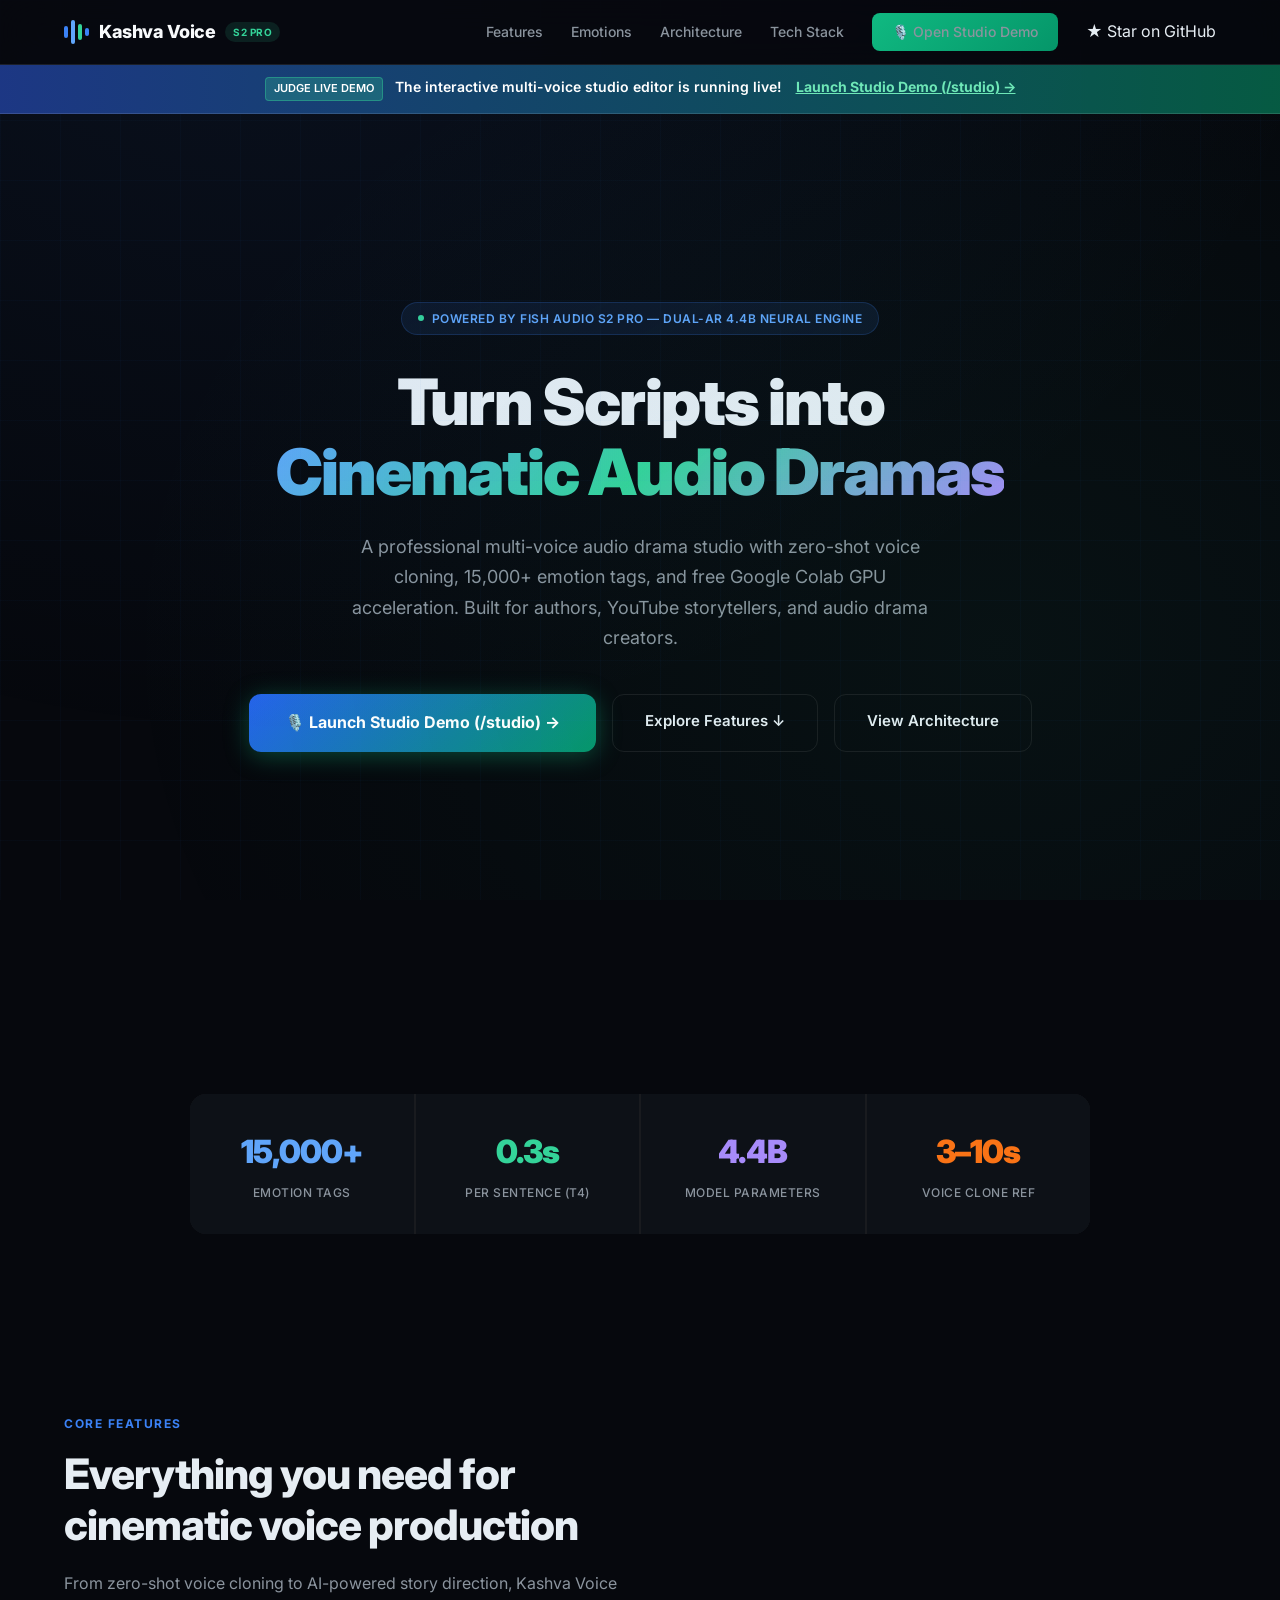
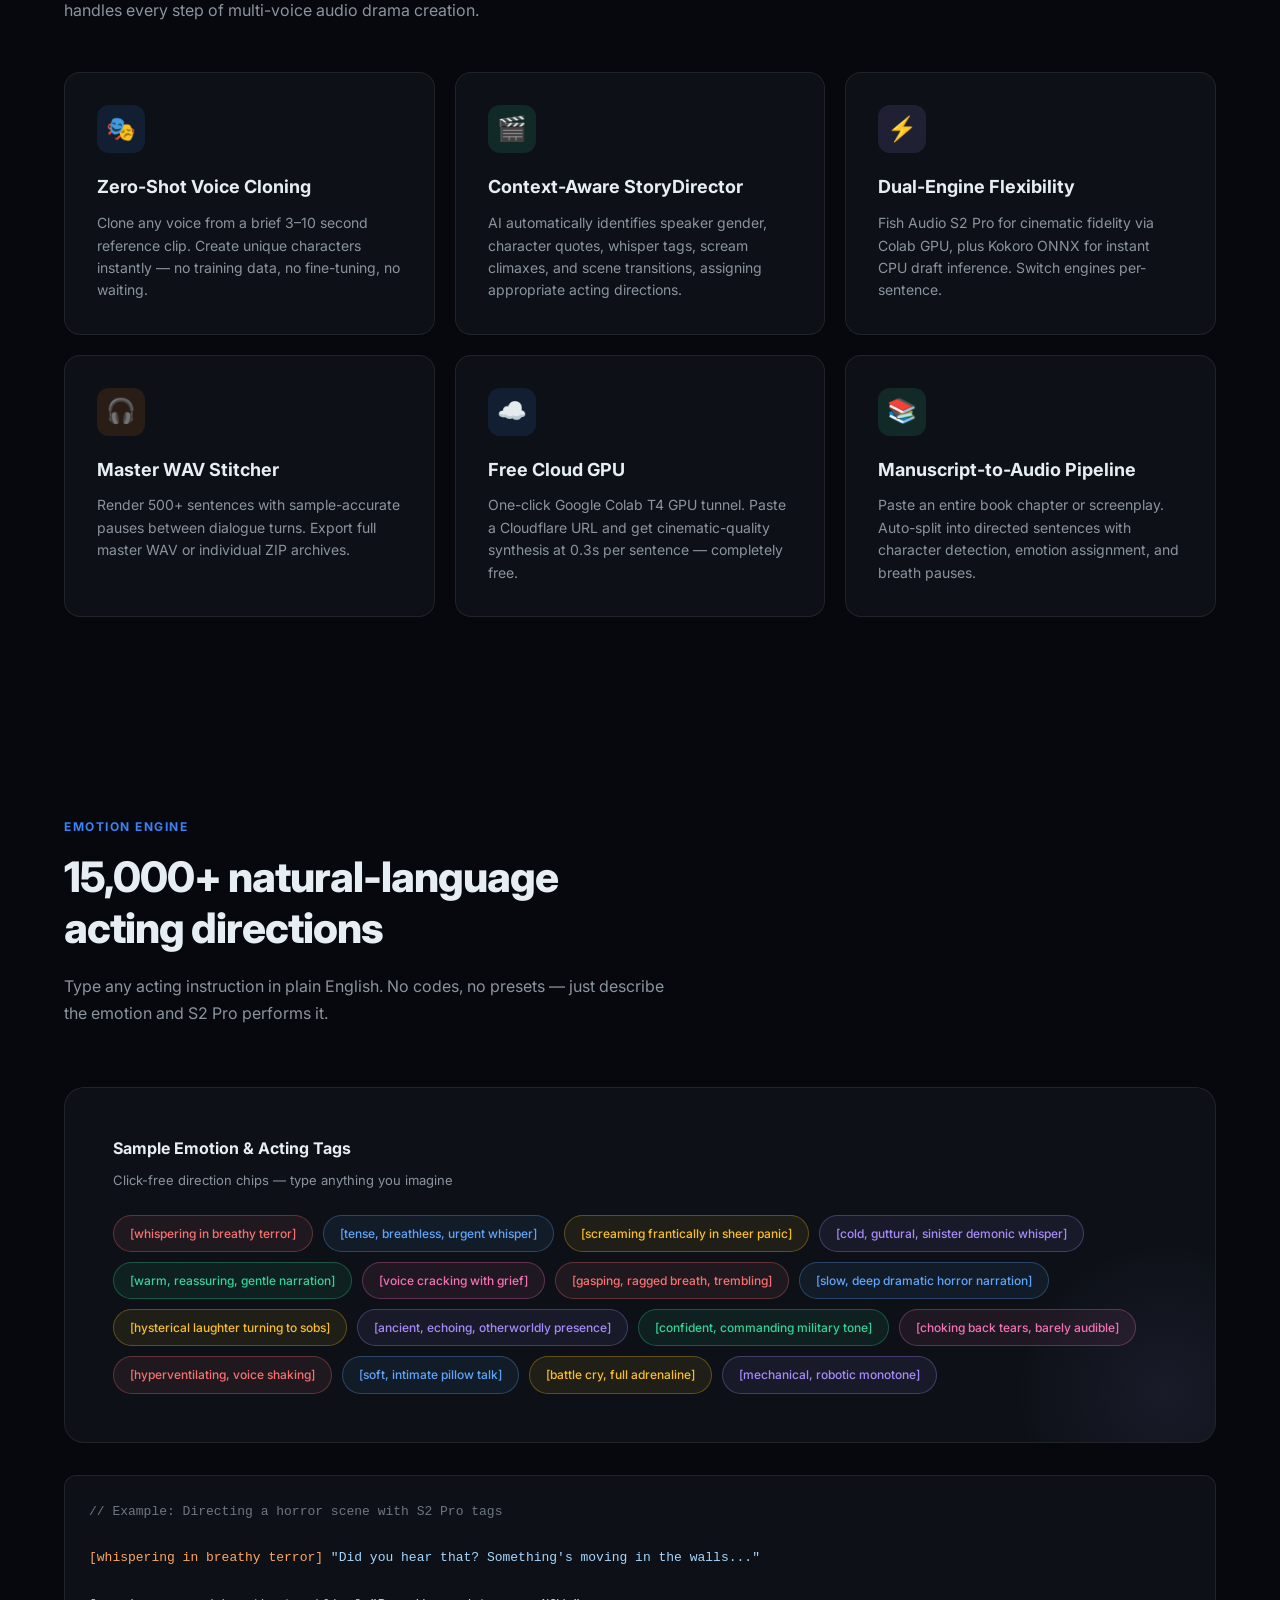
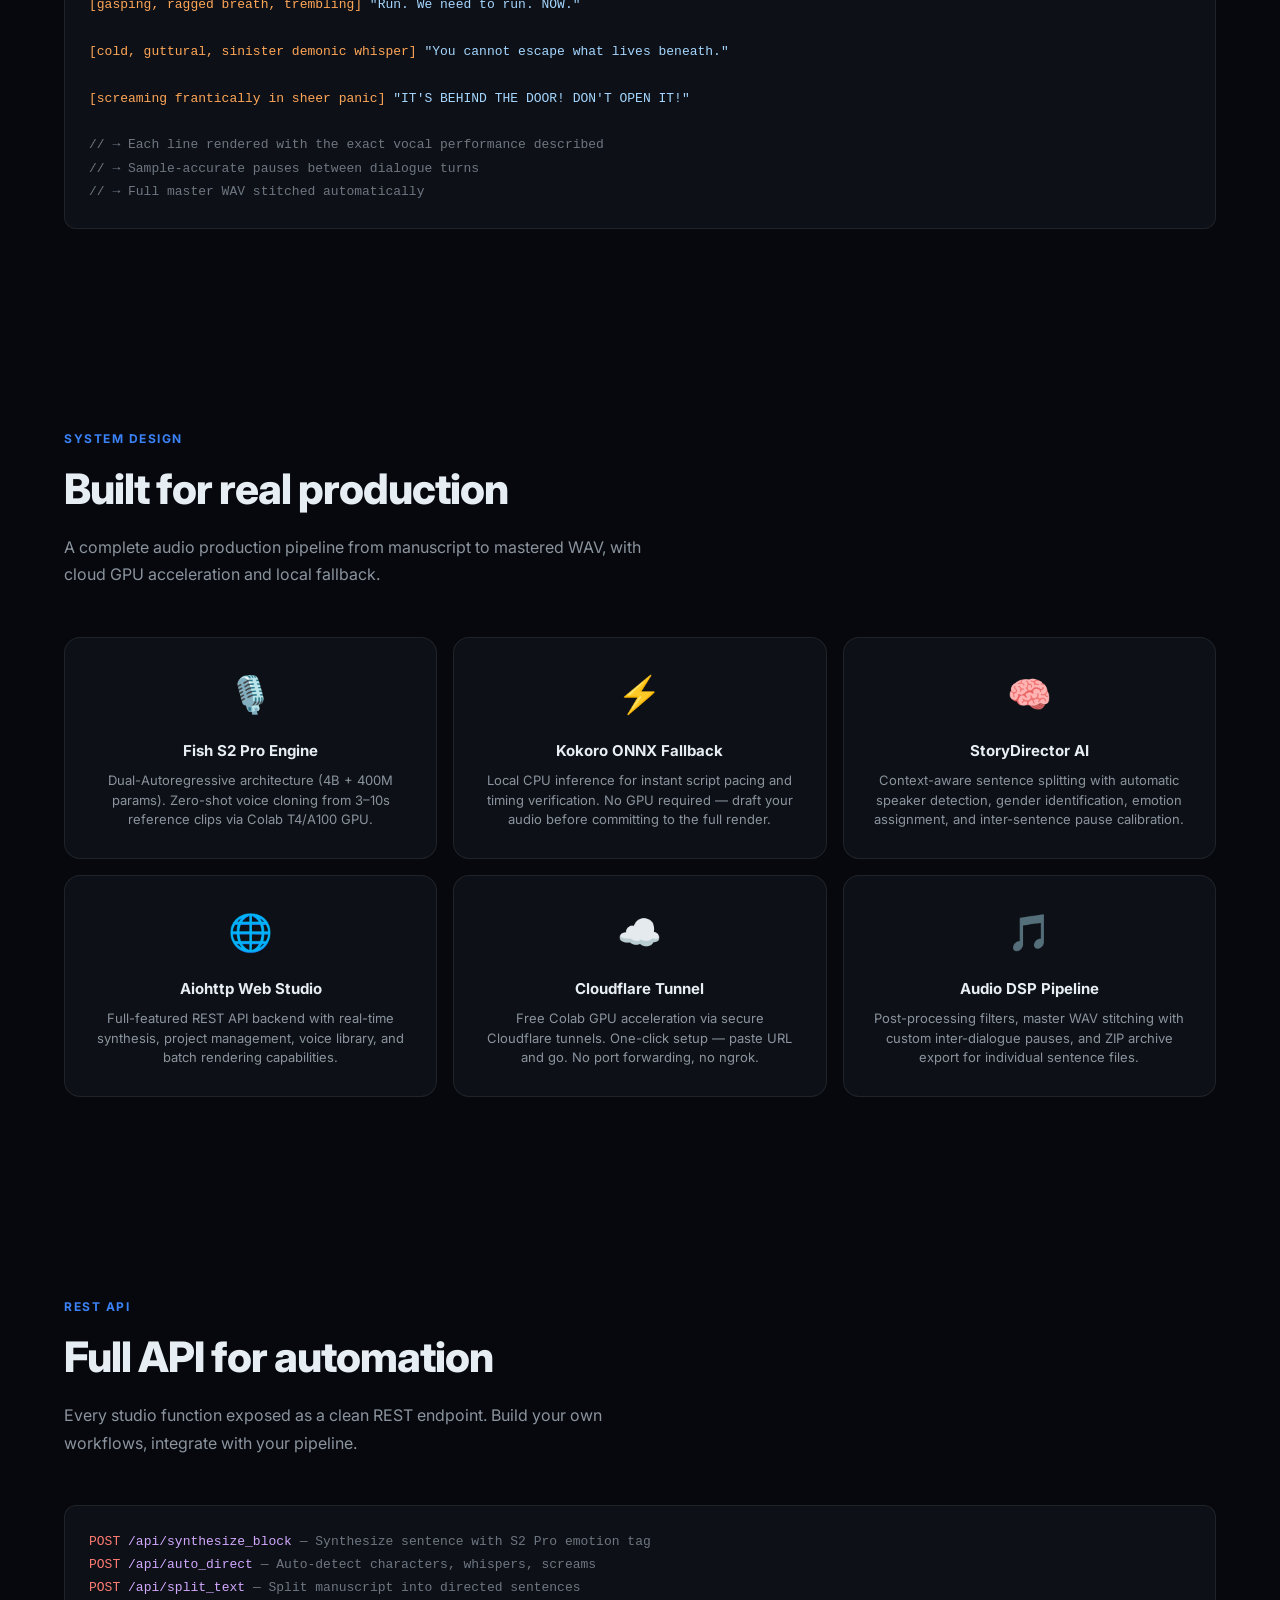
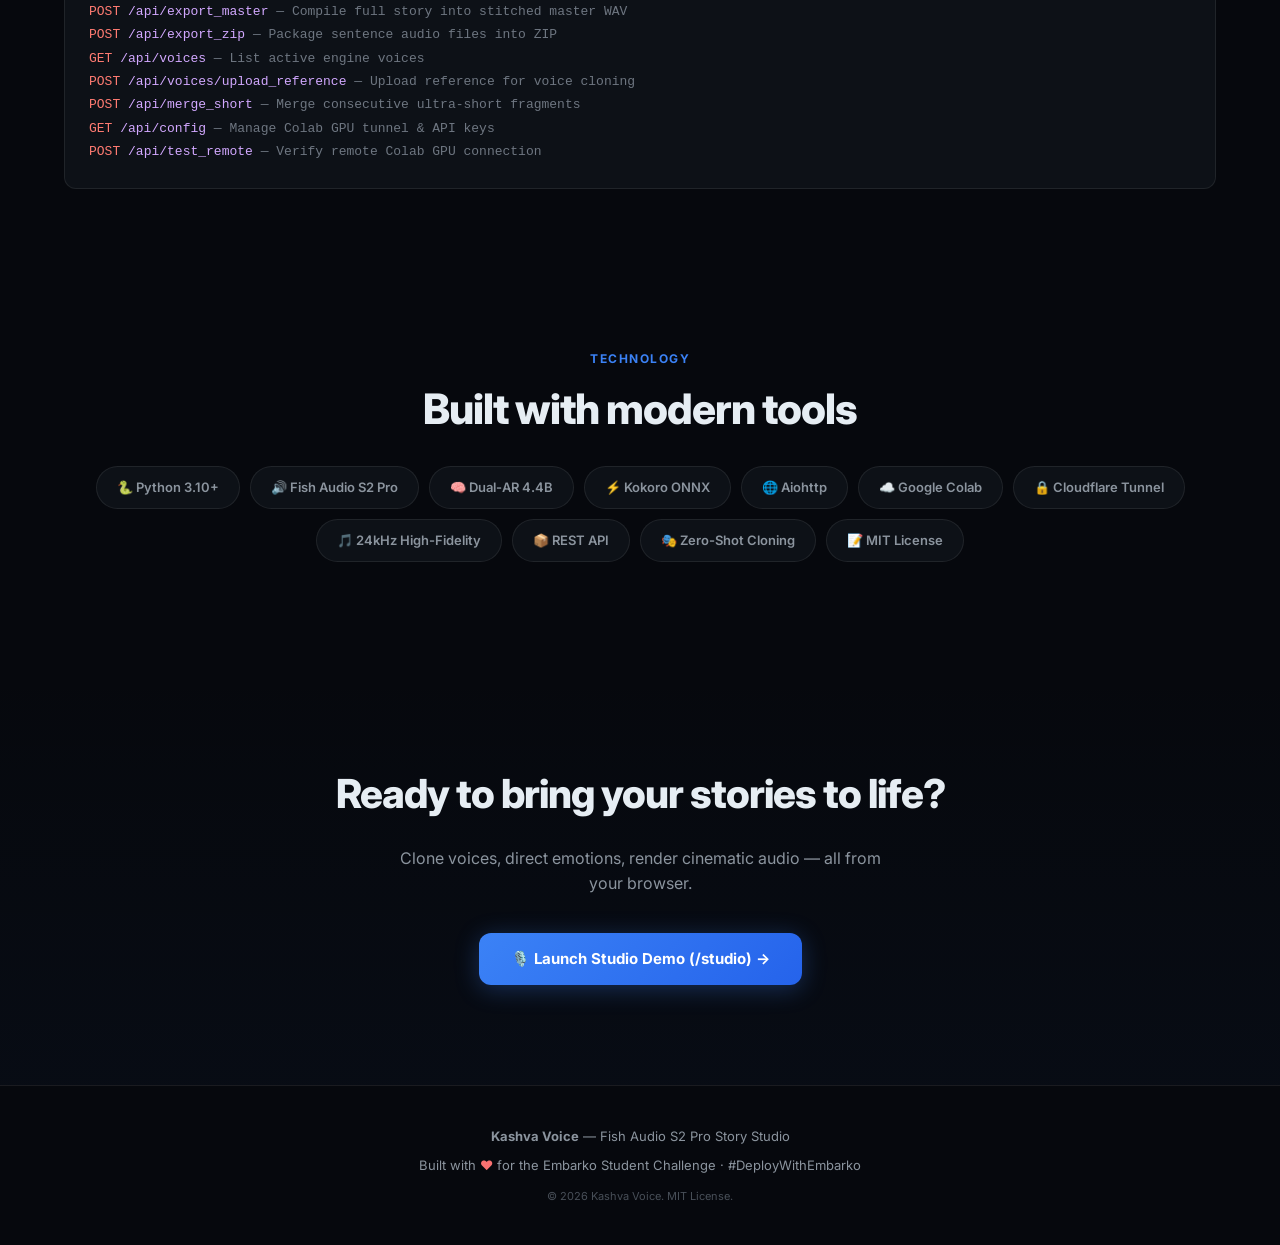
==== embarko-showcase/index.html @ 72e8fd4e "feat: add Embarko live showcase web app and deployment bundle" ====
<!DOCTYPE html>
<html lang="en">
<head>
  <meta charset="UTF-8">
  <meta name="viewport" content="width=device-width, initial-scale=1.0">
  <title>Kashva Voice — AI Audio Drama Studio | Fish Audio S2 Pro</title>
  <meta name="description" content="Transform written manuscripts into cinematic multi-voice audio dramas with zero-shot voice cloning, 15,000+ emotion tags, and free GPU acceleration.">
  <style>
    @import url('https://fonts.googleapis.com/css2?family=Inter:wght@300;400;500;600;700;800;900&display=swap');

    *, *::before, *::after { margin: 0; padding: 0; box-sizing: border-box; }

    :root {
      --bg: #06080d;
      --surface: #0d1117;
      --surface2: #161b22;
      --border: rgba(255,255,255,0.08);
      --text: #e6edf3;
      --text-dim: #8b949e;
      --accent: #3b82f6;
      --accent2: #34d399;
      --accent3: #a78bfa;
      --danger: #f97316;
      --glow: rgba(59, 130, 246, 0.15);
    }

    html { scroll-behavior: smooth; }

    body {
      font-family: 'Inter', -apple-system, BlinkMacSystemFont, sans-serif;
      background: var(--bg);
      color: var(--text);
      line-height: 1.6;
      overflow-x: hidden;
    }

    /* ---- Animated background ---- */
    .bg-grid {
      position: fixed; inset: 0; z-index: 0; pointer-events: none;
      background-image:
        linear-gradient(rgba(59,130,246,0.03) 1px, transparent 1px),
        linear-gradient(90deg, rgba(59,130,246,0.03) 1px, transparent 1px);
      background-size: 60px 60px;
    }
    .bg-glow {
      position: fixed; top: -40%; left: -20%; width: 140%; height: 140%;
      background: radial-gradient(ellipse at 30% 20%, rgba(59,130,246,0.08) 0%, transparent 60%),
                  radial-gradient(ellipse at 70% 80%, rgba(52,211,153,0.05) 0%, transparent 50%);
      z-index: 0; pointer-events: none;
      animation: glowDrift 20s ease-in-out infinite alternate;
    }
    @keyframes glowDrift {
      0% { transform: translate(0, 0) scale(1); }
      100% { transform: translate(40px, -30px) scale(1.05); }
    }

    .container { max-width: 1200px; margin: 0 auto; padding: 0 24px; position: relative; z-index: 1; }

    /* ---- Nav ---- */
    nav {
      position: fixed; top: 0; left: 0; right: 0; z-index: 100;
      background: rgba(6,8,13,0.85); backdrop-filter: blur(20px);
      border-bottom: 1px solid var(--border);
    }
    nav .container {
      display: flex; align-items: center; justify-content: space-between;
      height: 64px;
    }
    .logo { display: flex; align-items: center; gap: 10px; text-decoration: none; }
    .logo-bars { display: flex; gap: 3px; align-items: center; height: 24px; }
    .logo-bars span { width: 4px; border-radius: 2px; }
    .logo-bars span:nth-child(1) { height: 12px; background: var(--accent); }
    .logo-bars span:nth-child(2) { height: 24px; background: #60a5fa; }
    .logo-bars span:nth-child(3) { height: 16px; background: var(--accent2); }
    .logo-bars span:nth-child(4) { height: 8px; background: var(--accent); }
    .logo-text { font-size: 18px; font-weight: 800; color: #f8fafc; letter-spacing: -0.5px; }
    .nav-tag {
      font-size: 10px; font-weight: 700; color: var(--accent2); background: rgba(52,211,153,0.12);
      padding: 2px 8px; border-radius: 20px; letter-spacing: 0.5px; text-transform: uppercase;
    }
    .nav-links { display: flex; align-items: center; gap: 28px; }
    .nav-links a { color: var(--text-dim); text-decoration: none; font-size: 14px; font-weight: 500; transition: color 0.2s; }
    .nav-links a:hover { color: var(--text); }
    .btn-nav {
      padding: 8px 20px; border-radius: 8px; font-size: 13px; font-weight: 600;
      background: var(--accent); color: white; border: none; cursor: pointer;
      text-decoration: none; transition: all 0.2s;
    }
    .btn-nav:hover { background: #2563eb; transform: translateY(-1px); }

    /* ---- Hero ---- */
    .hero {
      min-height: 100vh; display: flex; align-items: center; justify-content: center;
      text-align: center; padding: 120px 24px 80px;
    }
    .hero-inner { max-width: 800px; }
    .hero-badge {
      display: inline-flex; align-items: center; gap: 8px;
      background: rgba(59,130,246,0.1); border: 1px solid rgba(59,130,246,0.2);
      padding: 6px 16px; border-radius: 50px; font-size: 12px; font-weight: 600;
      color: #60a5fa; margin-bottom: 32px; letter-spacing: 0.5px;
    }
    .hero-badge .dot { width: 6px; height: 6px; border-radius: 50%; background: var(--accent2); animation: pulse 2s ease-in-out infinite; }
    @keyframes pulse { 0%,100% { opacity: 1; } 50% { opacity: 0.4; } }
    .hero h1 { font-size: clamp(36px, 6vw, 64px); font-weight: 900; letter-spacing: -2px; line-height: 1.1; margin-bottom: 24px; }
    .hero h1 .gradient {
      background: linear-gradient(135deg, #60a5fa 0%, #34d399 50%, #a78bfa 100%);
      -webkit-background-clip: text; -webkit-text-fill-color: transparent;
      background-clip: text;
    }
    .hero p { font-size: 18px; color: var(--text-dim); max-width: 600px; margin: 0 auto 40px; line-height: 1.7; }
    .hero-actions { display: flex; gap: 16px; justify-content: center; flex-wrap: wrap; }
    .btn-primary {
      padding: 14px 32px; border-radius: 12px; font-size: 15px; font-weight: 700;
      background: linear-gradient(135deg, var(--accent) 0%, #2563eb 100%);
      color: white; border: none; cursor: pointer; text-decoration: none;
      transition: all 0.3s; box-shadow: 0 4px 24px rgba(59,130,246,0.3);
    }
    .btn-primary:hover { transform: translateY(-2px); box-shadow: 0 8px 32px rgba(59,130,246,0.4); }
    .btn-secondary {
      padding: 14px 32px; border-radius: 12px; font-size: 15px; font-weight: 600;
      background: transparent; color: var(--text); border: 1px solid var(--border);
      cursor: pointer; text-decoration: none; transition: all 0.3s;
    }
    .btn-secondary:hover { background: var(--surface); border-color: rgba(255,255,255,0.15); }

    /* ---- Stats ---- */
    .stats {
      display: grid; grid-template-columns: repeat(4, 1fr); gap: 2px;
      background: var(--border); border-radius: 16px; overflow: hidden;
      margin: 80px auto; max-width: 900px;
    }
    .stat {
      background: var(--surface); padding: 32px 24px; text-align: center;
    }
    .stat-num { font-size: 32px; font-weight: 900; letter-spacing: -1px; }
    .stat-num.blue { color: #60a5fa; }
    .stat-num.green { color: var(--accent2); }
    .stat-num.purple { color: var(--accent3); }
    .stat-num.orange { color: var(--danger); }
    .stat-label { font-size: 12px; color: var(--text-dim); margin-top: 6px; font-weight: 500; text-transform: uppercase; letter-spacing: 0.5px; }

    /* ---- Sections ---- */
    section { padding: 100px 0; }
    .section-label {
      font-size: 12px; font-weight: 700; color: var(--accent); letter-spacing: 1.5px;
      text-transform: uppercase; margin-bottom: 16px;
    }
    .section-title {
      font-size: clamp(28px, 4vw, 42px); font-weight: 800; letter-spacing: -1px;
      margin-bottom: 20px; line-height: 1.2;
    }
    .section-desc { font-size: 16px; color: var(--text-dim); max-width: 600px; line-height: 1.7; margin-bottom: 48px; }

    /* ---- Feature Grid ---- */
    .features { display: grid; grid-template-columns: repeat(auto-fit, minmax(320px, 1fr)); gap: 20px; }
    .feature-card {
      background: var(--surface); border: 1px solid var(--border);
      border-radius: 16px; padding: 32px; transition: all 0.3s;
      position: relative; overflow: hidden;
    }
    .feature-card::before {
      content: ''; position: absolute; top: 0; left: 0; right: 0; height: 2px;
      background: linear-gradient(90deg, transparent, var(--accent), transparent);
      opacity: 0; transition: opacity 0.3s;
    }
    .feature-card:hover { border-color: rgba(59,130,246,0.3); transform: translateY(-4px); }
    .feature-card:hover::before { opacity: 1; }
    .feature-icon {
      width: 48px; height: 48px; border-radius: 12px; display: flex; align-items: center;
      justify-content: center; font-size: 24px; margin-bottom: 20px;
    }
    .feature-icon.blue { background: rgba(59,130,246,0.12); }
    .feature-icon.green { background: rgba(52,211,153,0.12); }
    .feature-icon.purple { background: rgba(167,139,250,0.12); }
    .feature-icon.orange { background: rgba(249,115,22,0.12); }
    .feature-card h3 { font-size: 18px; font-weight: 700; margin-bottom: 10px; }
    .feature-card p { font-size: 14px; color: var(--text-dim); line-height: 1.6; }

    /* ---- Emotion Tags Showcase ---- */
    .emotion-showcase {
      background: var(--surface); border: 1px solid var(--border);
      border-radius: 20px; padding: 48px; margin-top: 60px; position: relative; overflow: hidden;
    }
    .emotion-showcase::after {
      content: ''; position: absolute; bottom: -100px; right: -100px;
      width: 300px; height: 300px; border-radius: 50%;
      background: radial-gradient(circle, rgba(167,139,250,0.08), transparent 70%);
    }
    .tags-grid { display: flex; flex-wrap: wrap; gap: 10px; margin-top: 24px; }
    .tag {
      padding: 8px 16px; border-radius: 50px; font-size: 12px; font-weight: 500;
      border: 1px solid; white-space: nowrap; transition: all 0.3s;
      cursor: default;
    }
    .tag:hover { transform: scale(1.05); }
    .tag.terror { color: #f87171; border-color: rgba(248,113,113,0.3); background: rgba(248,113,113,0.08); }
    .tag.whisper { color: #60a5fa; border-color: rgba(96,165,250,0.3); background: rgba(96,165,250,0.08); }
    .tag.scream { color: #fbbf24; border-color: rgba(251,191,36,0.3); background: rgba(251,191,36,0.08); }
    .tag.demon { color: #a78bfa; border-color: rgba(167,139,250,0.3); background: rgba(167,139,250,0.08); }
    .tag.calm { color: #34d399; border-color: rgba(52,211,153,0.3); background: rgba(52,211,153,0.08); }
    .tag.sad { color: #f472b6; border-color: rgba(244,114,182,0.3); background: rgba(244,114,182,0.08); }

    /* ---- Architecture ---- */
    .arch-grid { display: grid; grid-template-columns: repeat(3, 1fr); gap: 16px; margin-top: 40px; }
    .arch-card {
      background: var(--surface); border: 1px solid var(--border);
      border-radius: 16px; padding: 28px; text-align: center; transition: all 0.3s;
    }
    .arch-card:hover { border-color: rgba(52,211,153,0.3); }
    .arch-card .arch-icon { font-size: 36px; margin-bottom: 16px; }
    .arch-card h4 { font-size: 15px; font-weight: 700; margin-bottom: 8px; }
    .arch-card p { font-size: 13px; color: var(--text-dim); line-height: 1.5; }

    /* ---- Code Preview ---- */
    .code-block {
      background: #0d1117; border: 1px solid var(--border); border-radius: 12px;
      padding: 24px; font-family: 'JetBrains Mono', 'Fira Code', monospace;
      font-size: 13px; line-height: 1.8; overflow-x: auto; margin-top: 32px;
    }
    .code-block .comment { color: #6e7681; }
    .code-block .keyword { color: #ff7b72; }
    .code-block .string { color: #a5d6ff; }
    .code-block .tag-hl { color: #ffa657; }
    .code-block .func { color: #d2a8ff; }

    /* ---- Waveform animation ---- */
    .waveform { display: flex; align-items: center; gap: 3px; height: 50px; margin: 32px auto; justify-content: center; }
    .waveform .bar {
      width: 4px; border-radius: 4px; background: linear-gradient(to top, var(--accent), var(--accent2));
      animation: wave 1.5s ease-in-out infinite;
    }
    @keyframes wave {
      0%, 100% { height: 10px; opacity: 0.4; }
      50% { height: 44px; opacity: 1; }
    }

    /* ---- Tech Stack ---- */
    .tech-pills { display: flex; flex-wrap: wrap; gap: 10px; margin-top: 32px; justify-content: center; }
    .tech-pill {
      padding: 10px 20px; border-radius: 50px; font-size: 13px; font-weight: 600;
      background: var(--surface); border: 1px solid var(--border); color: var(--text-dim);
      transition: all 0.3s;
    }
    .tech-pill:hover { border-color: rgba(59,130,246,0.3); color: var(--text); }

    /* ---- CTA ---- */
    .cta-section {
      text-align: center; padding: 100px 24px;
      background: linear-gradient(to bottom, transparent, rgba(59,130,246,0.03));
    }
    .cta-section h2 { font-size: clamp(28px, 4vw, 40px); font-weight: 800; margin-bottom: 20px; letter-spacing: -1px; }
    .cta-section p { color: var(--text-dim); font-size: 16px; max-width: 500px; margin: 0 auto 36px; }

    /* ---- Footer ---- */
    footer {
      border-top: 1px solid var(--border); padding: 40px 24px; text-align: center;
      color: var(--text-dim); font-size: 13px;
    }
    footer .heart { color: #f87171; }

    /* ---- Responsive ---- */
    @media (max-width: 768px) {
      .stats { grid-template-columns: repeat(2, 1fr); }
      .arch-grid { grid-template-columns: 1fr; }
      .nav-links { display: none; }
      .features { grid-template-columns: 1fr; }
    }
    @media (max-width: 480px) {
      .stats { grid-template-columns: 1fr; }
      .hero-actions { flex-direction: column; align-items: center; }
    }
  </style>
</head>
<body>
  <div class="bg-grid"></div>
  <div class="bg-glow"></div>

  <!-- Nav -->
  <nav>
    <div class="container">
      <a href="#" class="logo">
        <div class="logo-bars"><span></span><span></span><span></span><span></span></div>
        <span class="logo-text">Kashva Voice</span>
        <span class="nav-tag">S2 Pro</span>
      </a>
      <div class="nav-links">
        <a href="#features">Features</a>
        <a href="#emotions">Emotions</a>
        <a href="#architecture">Architecture</a>
        <a href="#tech">Tech Stack</a>
        <a href="/studio" class="btn-nav" style="background: linear-gradient(135deg, #10b981 0%, #059669 100%);">🎙️ Open Studio Demo</a>★ Star on GitHub</a>
      </div>
    </div>
  </nav>
  <!-- Judge Banner -->
  <div style="background: linear-gradient(90deg, rgba(30,58,138,0.95), rgba(6,95,70,0.95)); color: #fff; text-align: center; padding: 12px 20px; font-size: 14px; font-weight: 600; margin-top: 64px; border-bottom: 1px solid rgba(255,255,255,0.12); position: relative; z-index: 10;">
    <span style="display: inline-block; background: rgba(52,211,153,0.25); border: 1px solid rgba(52,211,153,0.4); border-radius: 4px; padding: 2px 8px; font-size: 11px; margin-right: 8px; text-transform: uppercase;">Judge Live Demo</span>
    The interactive multi-voice studio editor is running live!
    <a href="/studio" style="color: #6ee7b7; font-weight: 700; text-decoration: underline; margin-left: 10px;">Launch Studio Demo (/studio) →</a>
  </div>


  <!-- Hero -->
  <section class="hero">
    <div class="hero-inner">
      <div class="hero-badge">
        <span class="dot"></span>
        POWERED BY FISH AUDIO S2 PRO — DUAL-AR 4.4B NEURAL ENGINE
      </div>
      <h1>
        Turn Scripts into<br>
        <span class="gradient">Cinematic Audio Dramas</span>
      </h1>
      <p>
        A professional multi-voice audio drama studio with zero-shot voice cloning,
        15,000+ emotion tags, and free Google Colab GPU acceleration.
        Built for authors, YouTube storytellers, and audio drama creators.
      </p>
      <div class="hero-actions">
        <a href="/studio" class="btn-primary" style="background: linear-gradient(135deg, #2563eb 0%, #059669 100%); font-size: 16px; padding: 16px 36px; box-shadow: 0 4px 25px rgba(16,185,129,0.35);">🎙️ Launch Studio Demo (/studio) →</a>
        <a href="#features" class="btn-secondary">Explore Features ↓</a>
        <a href="#architecture" class="btn-secondary">View Architecture</a>
      </div>

      <!-- Waveform -->
      <div class="waveform">
        <div class="bar" style="animation-delay: 0s;"></div>
        <div class="bar" style="animation-delay: 0.1s;"></div>
        <div class="bar" style="animation-delay: 0.2s;"></div>
        <div class="bar" style="animation-delay: 0.3s;"></div>
        <div class="bar" style="animation-delay: 0.15s;"></div>
        <div class="bar" style="animation-delay: 0.35s;"></div>
        <div class="bar" style="animation-delay: 0.05s;"></div>
        <div class="bar" style="animation-delay: 0.25s;"></div>
        <div class="bar" style="animation-delay: 0.4s;"></div>
        <div class="bar" style="animation-delay: 0.12s;"></div>
        <div class="bar" style="animation-delay: 0.28s;"></div>
        <div class="bar" style="animation-delay: 0.08s;"></div>
        <div class="bar" style="animation-delay: 0.32s;"></div>
        <div class="bar" style="animation-delay: 0.18s;"></div>
        <div class="bar" style="animation-delay: 0.38s;"></div>
        <div class="bar" style="animation-delay: 0.22s;"></div>
        <div class="bar" style="animation-delay: 0.02s;"></div>
        <div class="bar" style="animation-delay: 0.3s;"></div>
        <div class="bar" style="animation-delay: 0.14s;"></div>
        <div class="bar" style="animation-delay: 0.36s;"></div>
      </div>
    </div>
  </section>

  <!-- Stats -->
  <div class="container">
    <div class="stats">
      <div class="stat">
        <div class="stat-num blue">15,000+</div>
        <div class="stat-label">Emotion Tags</div>
      </div>
      <div class="stat">
        <div class="stat-num green">0.3s</div>
        <div class="stat-label">Per Sentence (T4)</div>
      </div>
      <div class="stat">
        <div class="stat-num purple">4.4B</div>
        <div class="stat-label">Model Parameters</div>
      </div>
      <div class="stat">
        <div class="stat-num orange">3–10s</div>
        <div class="stat-label">Voice Clone Ref</div>
      </div>
    </div>
  </div>

  <!-- Features -->
  <section id="features">
    <div class="container">
      <div class="section-label">Core Features</div>
      <div class="section-title">Everything you need for<br>cinematic voice production</div>
      <div class="section-desc">
        From zero-shot voice cloning to AI-powered story direction,
        Kashva Voice handles every step of multi-voice audio drama creation.
      </div>
      <div class="features">
        <div class="feature-card">
          <div class="feature-icon blue">🎭</div>
          <h3>Zero-Shot Voice Cloning</h3>
          <p>Clone any voice from a brief 3–10 second reference clip. Create unique characters instantly — no training data, no fine-tuning, no waiting.</p>
        </div>
        <div class="feature-card">
          <div class="feature-icon green">🎬</div>
          <h3>Context-Aware StoryDirector</h3>
          <p>AI automatically identifies speaker gender, character quotes, whisper tags, scream climaxes, and scene transitions, assigning appropriate acting directions.</p>
        </div>
        <div class="feature-card">
          <div class="feature-icon purple">⚡</div>
          <h3>Dual-Engine Flexibility</h3>
          <p>Fish Audio S2 Pro for cinematic fidelity via Colab GPU, plus Kokoro ONNX for instant CPU draft inference. Switch engines per-sentence.</p>
        </div>
        <div class="feature-card">
          <div class="feature-icon orange">🎧</div>
          <h3>Master WAV Stitcher</h3>
          <p>Render 500+ sentences with sample-accurate pauses between dialogue turns. Export full master WAV or individual ZIP archives.</p>
        </div>
        <div class="feature-card">
          <div class="feature-icon blue">☁️</div>
          <h3>Free Cloud GPU</h3>
          <p>One-click Google Colab T4 GPU tunnel. Paste a Cloudflare URL and get cinematic-quality synthesis at 0.3s per sentence — completely free.</p>
        </div>
        <div class="feature-card">
          <div class="feature-icon green">📚</div>
          <h3>Manuscript-to-Audio Pipeline</h3>
          <p>Paste an entire book chapter or screenplay. Auto-split into directed sentences with character detection, emotion assignment, and breath pauses.</p>
        </div>
      </div>
    </div>
  </section>

  <!-- Emotion Tags -->
  <section id="emotions">
    <div class="container">
      <div class="section-label">Emotion Engine</div>
      <div class="section-title">15,000+ natural-language<br>acting directions</div>
      <div class="section-desc">
        Type any acting instruction in plain English. No codes, no presets — just describe the emotion and S2 Pro performs it.
      </div>

      <div class="emotion-showcase">
        <h3 style="font-size: 16px; font-weight: 700; margin-bottom: 8px;">Sample Emotion & Acting Tags</h3>
        <p style="font-size: 13px; color: var(--text-dim); margin-bottom: 24px;">Click-free direction chips — type anything you imagine</p>
        <div class="tags-grid">
          <span class="tag terror">[whispering in breathy terror]</span>
          <span class="tag whisper">[tense, breathless, urgent whisper]</span>
          <span class="tag scream">[screaming frantically in sheer panic]</span>
          <span class="tag demon">[cold, guttural, sinister demonic whisper]</span>
          <span class="tag calm">[warm, reassuring, gentle narration]</span>
          <span class="tag sad">[voice cracking with grief]</span>
          <span class="tag terror">[gasping, ragged breath, trembling]</span>
          <span class="tag whisper">[slow, deep dramatic horror narration]</span>
          <span class="tag scream">[hysterical laughter turning to sobs]</span>
          <span class="tag demon">[ancient, echoing, otherworldly presence]</span>
          <span class="tag calm">[confident, commanding military tone]</span>
          <span class="tag sad">[choking back tears, barely audible]</span>
          <span class="tag terror">[hyperventilating, voice shaking]</span>
          <span class="tag whisper">[soft, intimate pillow talk]</span>
          <span class="tag scream">[battle cry, full adrenaline]</span>
          <span class="tag demon">[mechanical, robotic monotone]</span>
        </div>
      </div>

      <!-- Code Example -->
      <div class="code-block">
        <span class="comment">// Example: Directing a horror scene with S2 Pro tags</span><br><br>
        <span class="tag-hl">[whispering in breathy terror]</span> <span class="string">"Did you hear that? Something's moving in the walls..."</span><br><br>
        <span class="tag-hl">[gasping, ragged breath, trembling]</span> <span class="string">"Run. We need to run. NOW."</span><br><br>
        <span class="tag-hl">[cold, guttural, sinister demonic whisper]</span> <span class="string">"You cannot escape what lives beneath."</span><br><br>
        <span class="tag-hl">[screaming frantically in sheer panic]</span> <span class="string">"IT'S BEHIND THE DOOR! DON'T OPEN IT!"</span><br><br>
        <span class="comment">// → Each line rendered with the exact vocal performance described</span><br>
        <span class="comment">// → Sample-accurate pauses between dialogue turns</span><br>
        <span class="comment">// → Full master WAV stitched automatically</span>
      </div>
    </div>
  </section>

  <!-- Architecture -->
  <section id="architecture">
    <div class="container">
      <div class="section-label">System Design</div>
      <div class="section-title">Built for real production</div>
      <div class="section-desc">
        A complete audio production pipeline from manuscript to mastered WAV,
        with cloud GPU acceleration and local fallback.
      </div>
      <div class="arch-grid">
        <div class="arch-card">
          <div class="arch-icon">🎙️</div>
          <h4>Fish S2 Pro Engine</h4>
          <p>Dual-Autoregressive architecture (4B + 400M params). Zero-shot voice cloning from 3–10s reference clips via Colab T4/A100 GPU.</p>
        </div>
        <div class="arch-card">
          <div class="arch-icon">⚡</div>
          <h4>Kokoro ONNX Fallback</h4>
          <p>Local CPU inference for instant script pacing and timing verification. No GPU required — draft your audio before committing to the full render.</p>
        </div>
        <div class="arch-card">
          <div class="arch-icon">🧠</div>
          <h4>StoryDirector AI</h4>
          <p>Context-aware sentence splitting with automatic speaker detection, gender identification, emotion assignment, and inter-sentence pause calibration.</p>
        </div>
        <div class="arch-card">
          <div class="arch-icon">🌐</div>
          <h4>Aiohttp Web Studio</h4>
          <p>Full-featured REST API backend with real-time synthesis, project management, voice library, and batch rendering capabilities.</p>
        </div>
        <div class="arch-card">
          <div class="arch-icon">☁️</div>
          <h4>Cloudflare Tunnel</h4>
          <p>Free Colab GPU acceleration via secure Cloudflare tunnels. One-click setup — paste URL and go. No port forwarding, no ngrok.</p>
        </div>
        <div class="arch-card">
          <div class="arch-icon">🎵</div>
          <h4>Audio DSP Pipeline</h4>
          <p>Post-processing filters, master WAV stitching with custom inter-dialogue pauses, and ZIP archive export for individual sentence files.</p>
        </div>
      </div>
    </div>
  </section>

  <!-- API -->
  <section id="api" style="padding-bottom: 60px;">
    <div class="container">
      <div class="section-label">REST API</div>
      <div class="section-title">Full API for automation</div>
      <div class="section-desc">Every studio function exposed as a clean REST endpoint. Build your own workflows, integrate with your pipeline.</div>
      <div class="code-block">
        <span class="keyword">POST</span> <span class="func">/api/synthesize_block</span>  <span class="comment">— Synthesize sentence with S2 Pro emotion tag</span><br>
        <span class="keyword">POST</span> <span class="func">/api/auto_direct</span>       <span class="comment">— Auto-detect characters, whispers, screams</span><br>
        <span class="keyword">POST</span> <span class="func">/api/split_text</span>        <span class="comment">— Split manuscript into directed sentences</span><br>
        <span class="keyword">POST</span> <span class="func">/api/export_master</span>     <span class="comment">— Compile full story into stitched master WAV</span><br>
        <span class="keyword">POST</span> <span class="func">/api/export_zip</span>        <span class="comment">— Package sentence audio files into ZIP</span><br>
        <span class="keyword">GET </span> <span class="func">/api/voices</span>            <span class="comment">— List active engine voices</span><br>
        <span class="keyword">POST</span> <span class="func">/api/voices/upload_reference</span> <span class="comment">— Upload reference for voice cloning</span><br>
        <span class="keyword">POST</span> <span class="func">/api/merge_short</span>       <span class="comment">— Merge consecutive ultra-short fragments</span><br>
        <span class="keyword">GET </span> <span class="func">/api/config</span>            <span class="comment">— Manage Colab GPU tunnel & API keys</span><br>
        <span class="keyword">POST</span> <span class="func">/api/test_remote</span>       <span class="comment">— Verify remote Colab GPU connection</span><br>
      </div>
    </div>
  </section>

  <!-- Tech Stack -->
  <section id="tech" style="text-align: center;">
    <div class="container">
      <div class="section-label" style="text-align: center;">Technology</div>
      <div class="section-title" style="text-align: center;">Built with modern tools</div>
      <div class="tech-pills">
        <span class="tech-pill">🐍 Python 3.10+</span>
        <span class="tech-pill">🔊 Fish Audio S2 Pro</span>
        <span class="tech-pill">🧠 Dual-AR 4.4B</span>
        <span class="tech-pill">⚡ Kokoro ONNX</span>
        <span class="tech-pill">🌐 Aiohttp</span>
        <span class="tech-pill">☁️ Google Colab</span>
        <span class="tech-pill">🔒 Cloudflare Tunnel</span>
        <span class="tech-pill">🎵 24kHz High-Fidelity</span>
        <span class="tech-pill">📦 REST API</span>
        <span class="tech-pill">🎭 Zero-Shot Cloning</span>
        <span class="tech-pill">📝 MIT License</span>
      </div>
    </div>
  </section>

  <!-- CTA -->
  <section class="cta-section">
    <div class="container">
      <h2>Ready to bring your stories to life?</h2>
      <p>Clone voices, direct emotions, render cinematic audio — all from your browser.</p>
      <a href="/studio" class="btn-primary" style="display: inline-block;">🎙️ Launch Studio Demo (/studio) →</a>
    </div>
  </section>

  <!-- Footer -->
  <footer>
    <div class="container">
      <p style="margin-bottom: 8px;">
        <strong>Kashva Voice</strong> — Fish Audio S2 Pro Story Studio
      </p>
      <p>Built with <span class="heart">♥</span> for the Embarko Student Challenge · #DeployWithEmbarko</p>
      <p style="margin-top: 12px; font-size: 11px; color: #484f58;">
        © 2026 Kashva Voice. MIT License.
      </p>
    </div>
  </footer>

  <script>
    // Smooth scroll for nav links
    document.querySelectorAll('a[href^="#"]').forEach(a => {
      a.addEventListener('click', e => {
        e.preventDefault();
        const t = document.querySelector(a.getAttribute('href'));
        if (t) t.scrollIntoView({ behavior: 'smooth', block: 'start' });
      });
    });

    // Animate elements on scroll
    const observer = new IntersectionObserver(entries => {
      entries.forEach(e => {
        if (e.isIntersecting) {
          e.target.style.opacity = '1';
          e.target.style.transform = 'translateY(0)';
        }
      });
    }, { threshold: 0.1 });

    document.querySelectorAll('.feature-card, .arch-card, .stat, .emotion-showcase').forEach(el => {
      el.style.opacity = '0';
      el.style.transform = 'translateY(20px)';
      el.style.transition = 'opacity 0.6s ease, transform 0.6s ease';
      observer.observe(el);
    });
  </script>
</body>
</html>
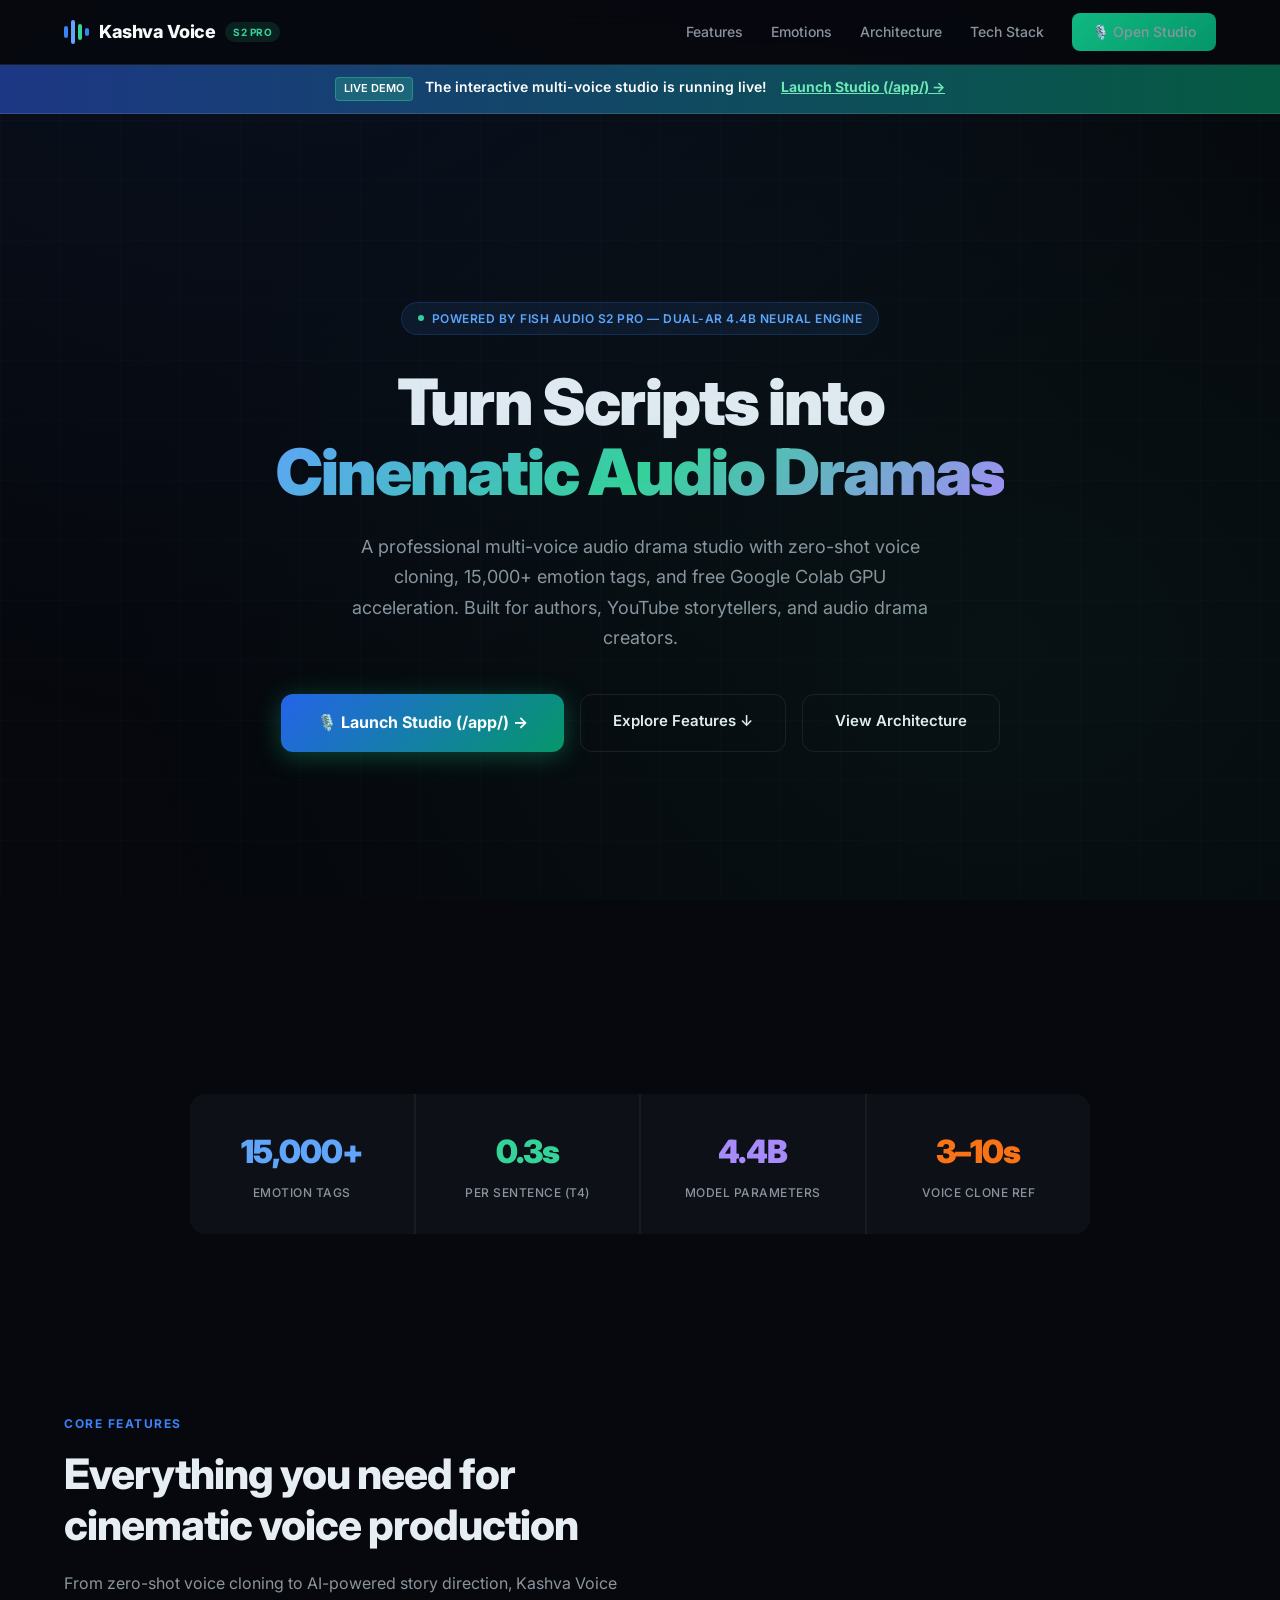
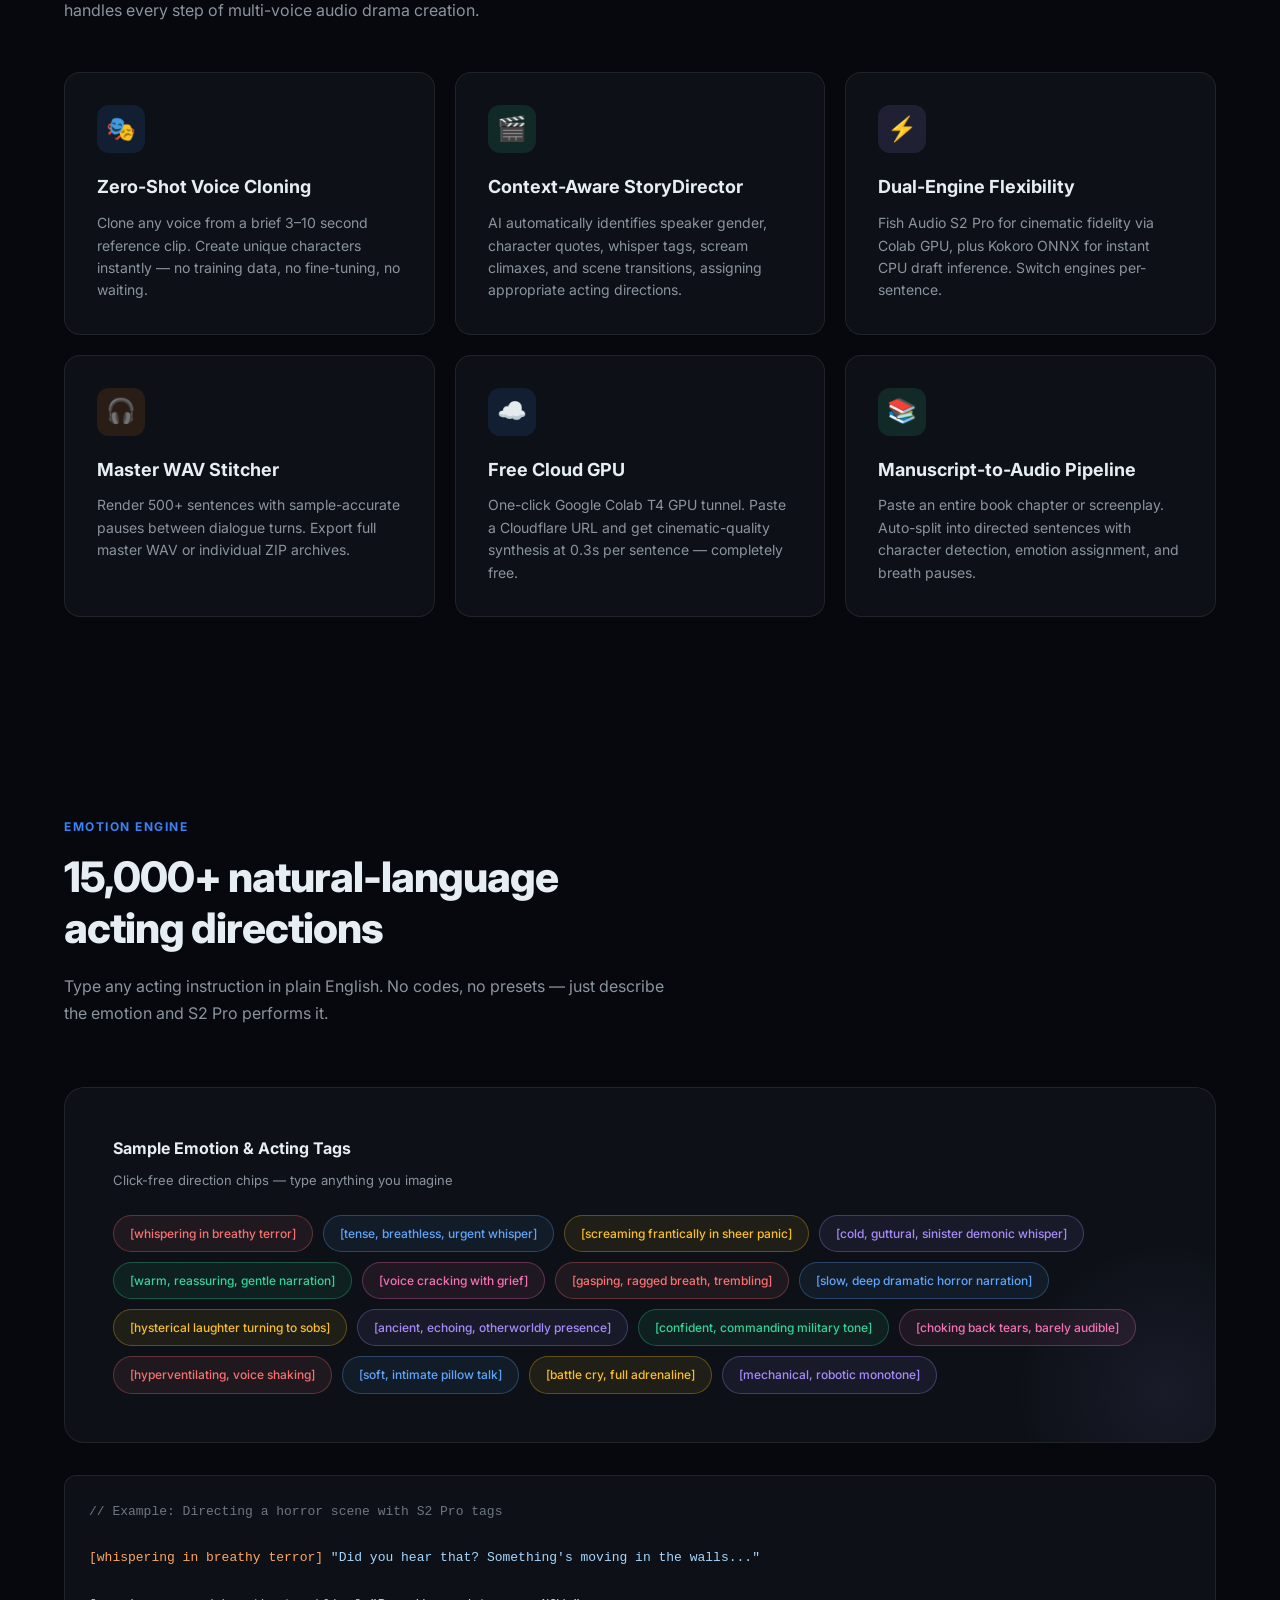
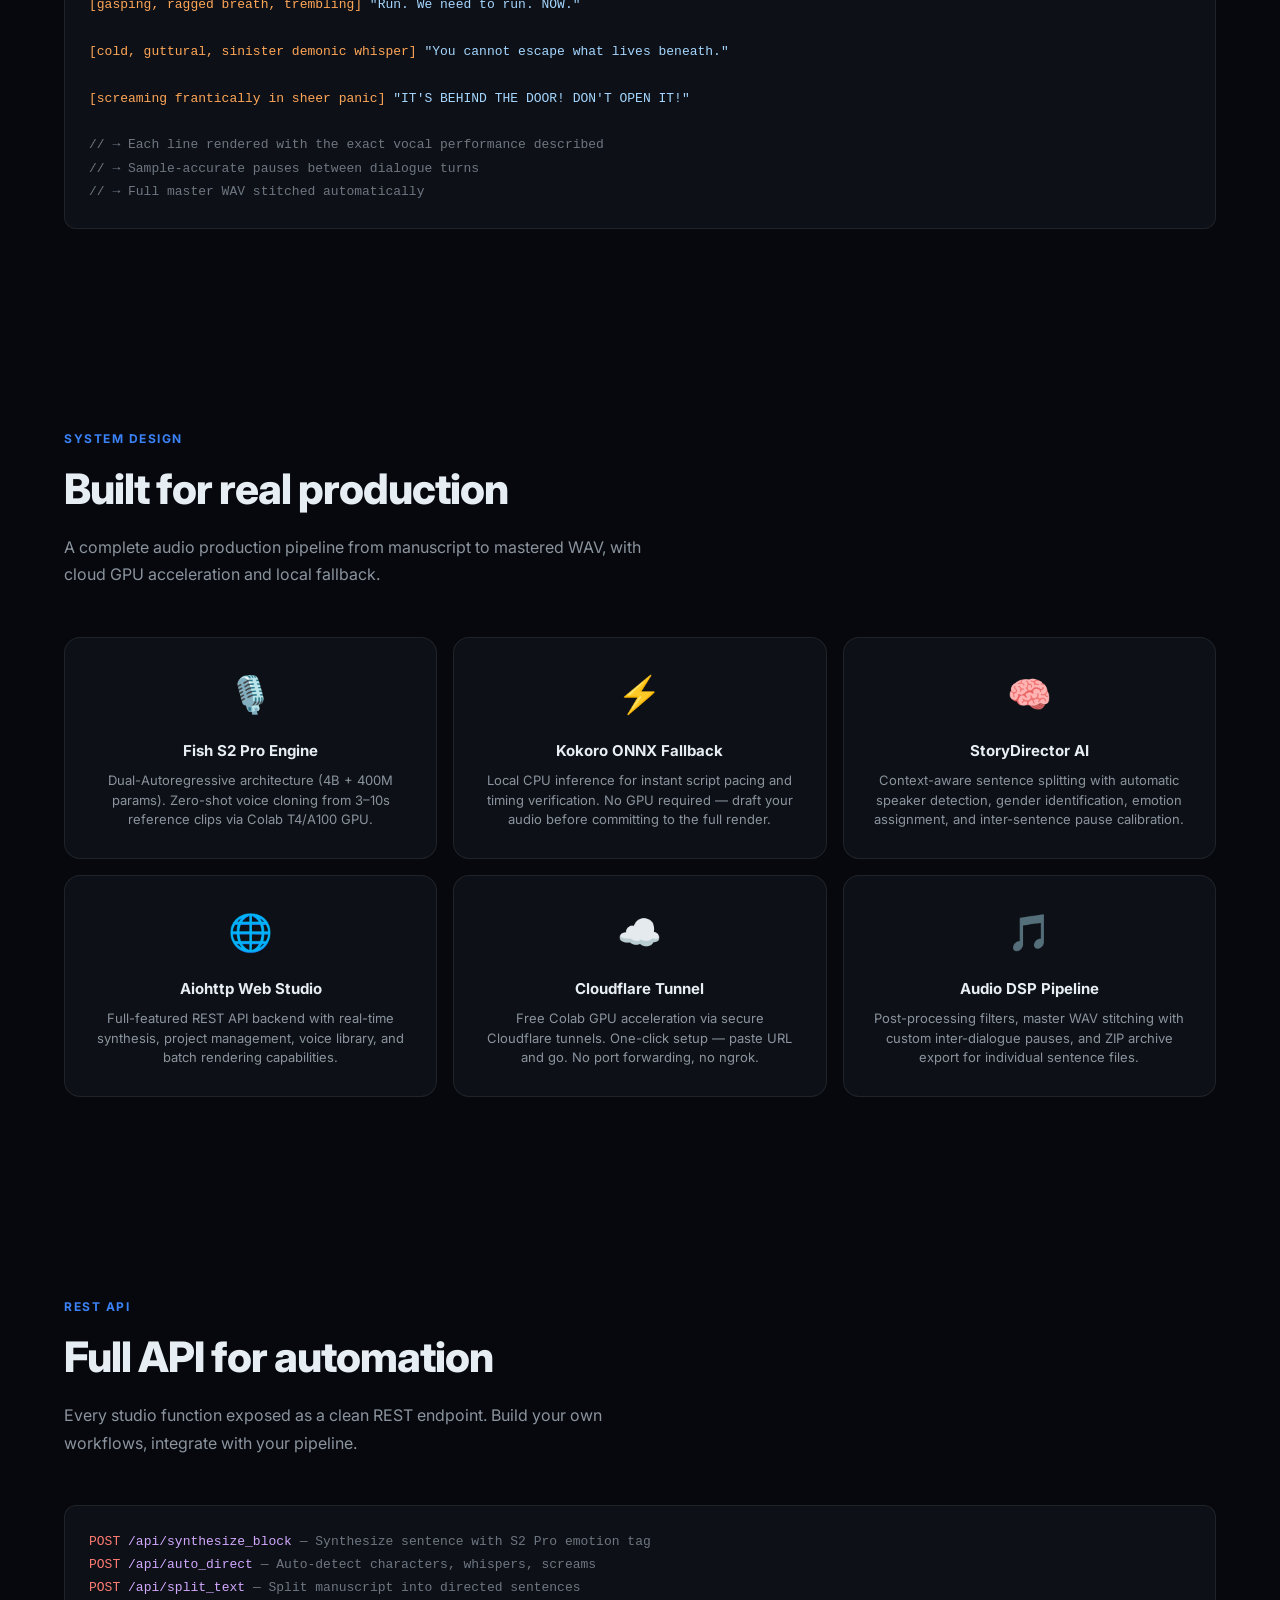
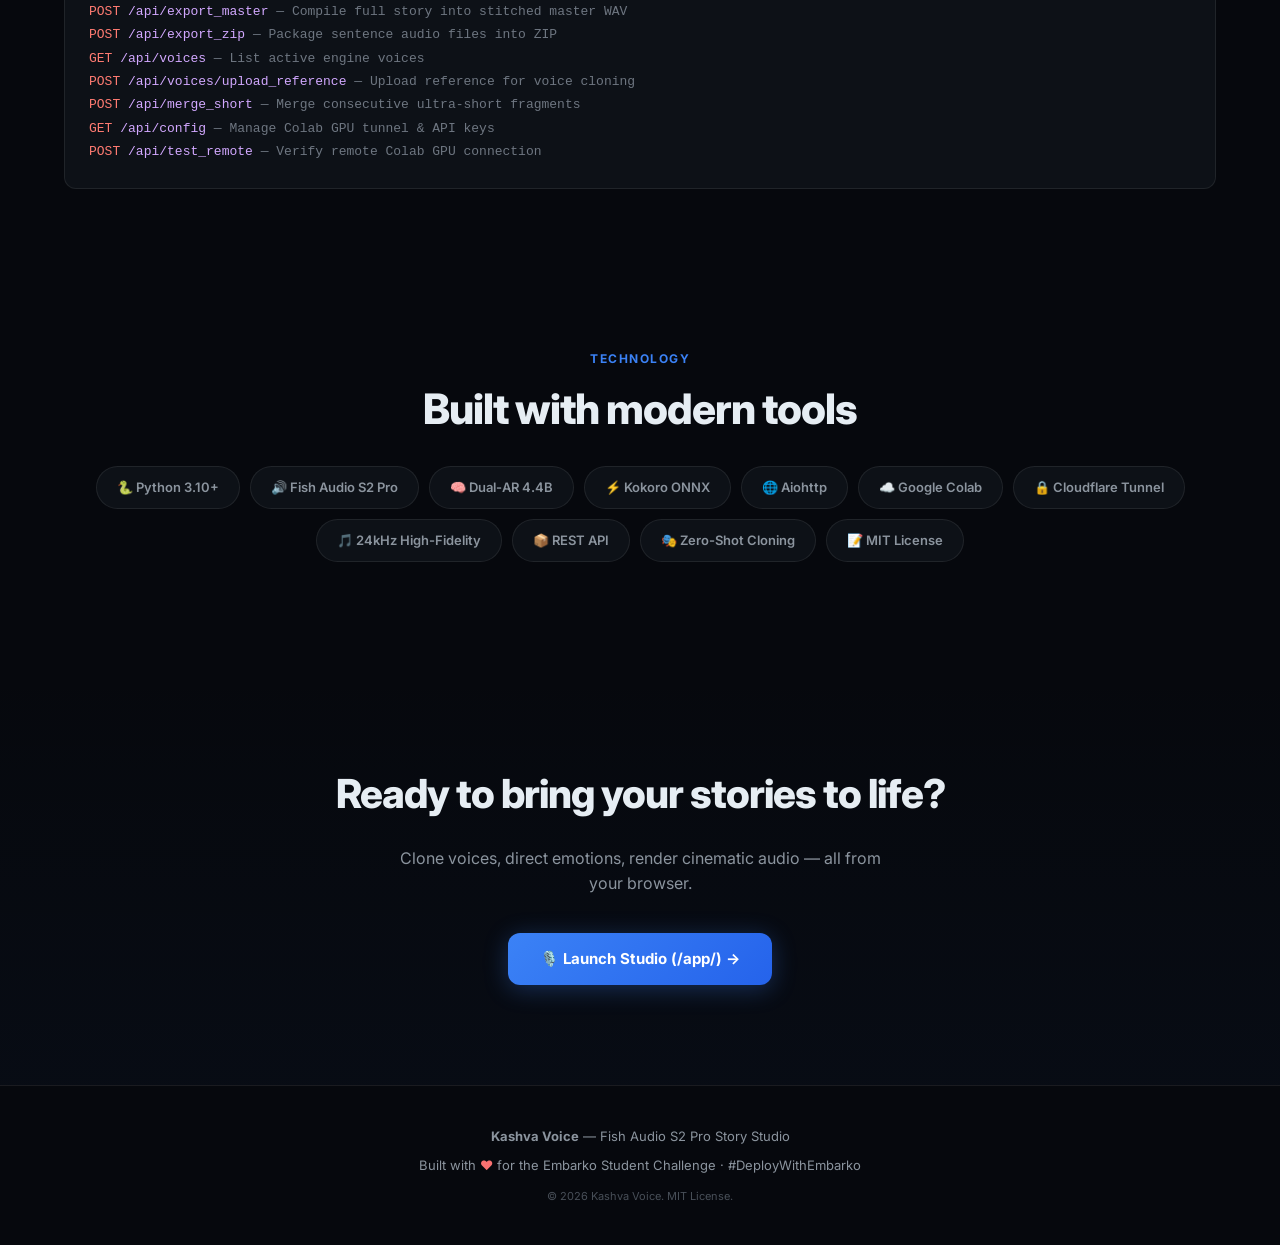
==== commit 63a53e25: "feat: route studio to /app/ without auto-opening projects" ====
--- a/embarko-showcase/index.html
+++ b/embarko-showcase/index.html
@@ -289,15 +289,15 @@
         <a href="#emotions">Emotions</a>
         <a href="#architecture">Architecture</a>
         <a href="#tech">Tech Stack</a>
-        <a href="/studio" class="btn-nav" style="background: linear-gradient(135deg, #10b981 0%, #059669 100%);">🎙️ Open Studio Demo</a>★ Star on GitHub</a>
+        <a href="/app/" class="btn-nav" style="background: linear-gradient(135deg, #10b981 0%, #059669 100%);">🎙️ Open Studio</a>
       </div>
     </div>
   </nav>
   <!-- Judge Banner -->
   <div style="background: linear-gradient(90deg, rgba(30,58,138,0.95), rgba(6,95,70,0.95)); color: #fff; text-align: center; padding: 12px 20px; font-size: 14px; font-weight: 600; margin-top: 64px; border-bottom: 1px solid rgba(255,255,255,0.12); position: relative; z-index: 10;">
-    <span style="display: inline-block; background: rgba(52,211,153,0.25); border: 1px solid rgba(52,211,153,0.4); border-radius: 4px; padding: 2px 8px; font-size: 11px; margin-right: 8px; text-transform: uppercase;">Judge Live Demo</span>
-    The interactive multi-voice studio editor is running live!
-    <a href="/studio" style="color: #6ee7b7; font-weight: 700; text-decoration: underline; margin-left: 10px;">Launch Studio Demo (/studio) →</a>
+    <span style="display: inline-block; background: rgba(52,211,153,0.25); border: 1px solid rgba(52,211,153,0.4); border-radius: 4px; padding: 2px 8px; font-size: 11px; margin-right: 8px; text-transform: uppercase;">Live Demo</span>
+    The interactive multi-voice studio is running live!
+    <a href="/app/" style="color: #6ee7b7; font-weight: 700; text-decoration: underline; margin-left: 10px;">Launch Studio (/app/) →</a>
   </div>
 
 
@@ -318,7 +318,7 @@
         Built for authors, YouTube storytellers, and audio drama creators.
       </p>
       <div class="hero-actions">
-        <a href="/studio" class="btn-primary" style="background: linear-gradient(135deg, #2563eb 0%, #059669 100%); font-size: 16px; padding: 16px 36px; box-shadow: 0 4px 25px rgba(16,185,129,0.35);">🎙️ Launch Studio Demo (/studio) →</a>
+        <a href="/app/" class="btn-primary" style="background: linear-gradient(135deg, #2563eb 0%, #059669 100%); font-size: 16px; padding: 16px 36px; box-shadow: 0 4px 25px rgba(16,185,129,0.35);">🎙️ Launch Studio (/app/) →</a>
         <a href="#features" class="btn-secondary">Explore Features ↓</a>
         <a href="#architecture" class="btn-secondary">View Architecture</a>
       </div>
@@ -552,7 +552,7 @@
     <div class="container">
       <h2>Ready to bring your stories to life?</h2>
       <p>Clone voices, direct emotions, render cinematic audio — all from your browser.</p>
-      <a href="/studio" class="btn-primary" style="display: inline-block;">🎙️ Launch Studio Demo (/studio) →</a>
+      <a href="/app/" class="btn-primary" style="display: inline-block;">🎙️ Launch Studio (/app/) →</a>
     </div>
   </section>
 
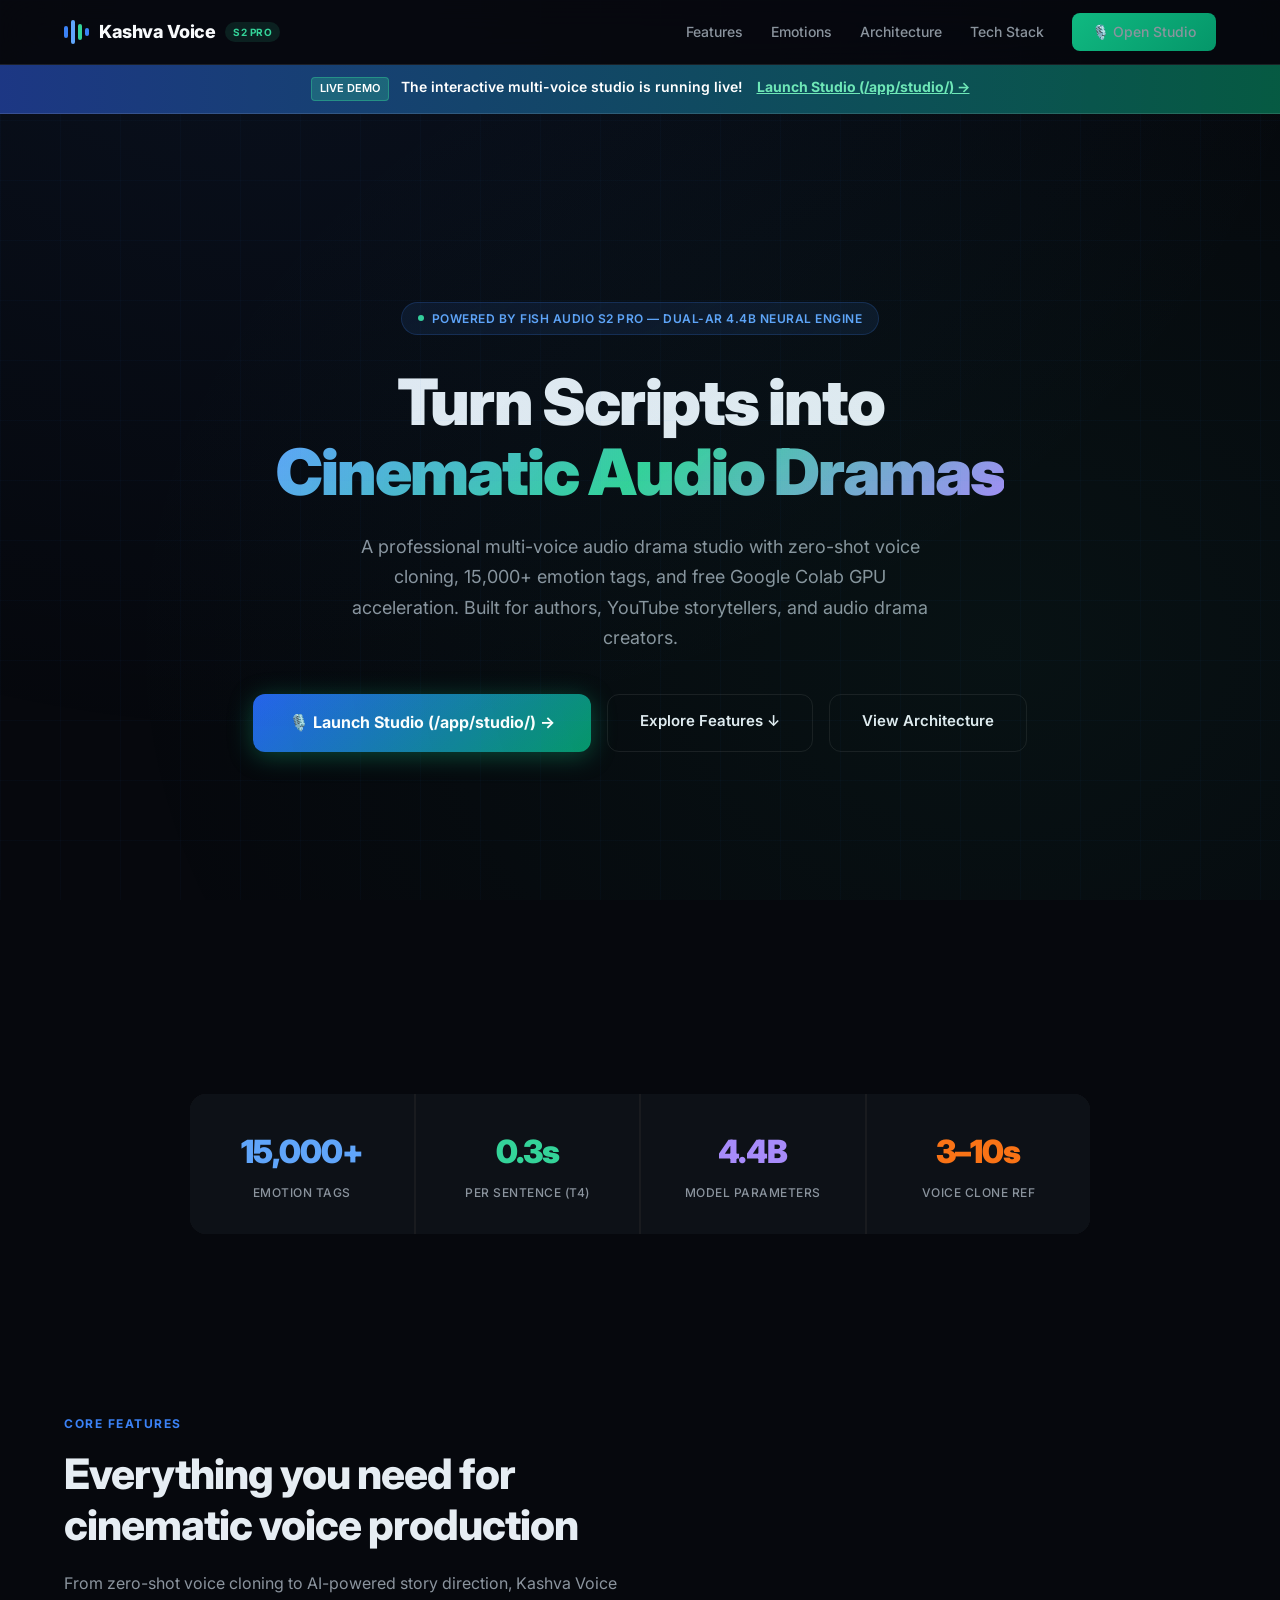
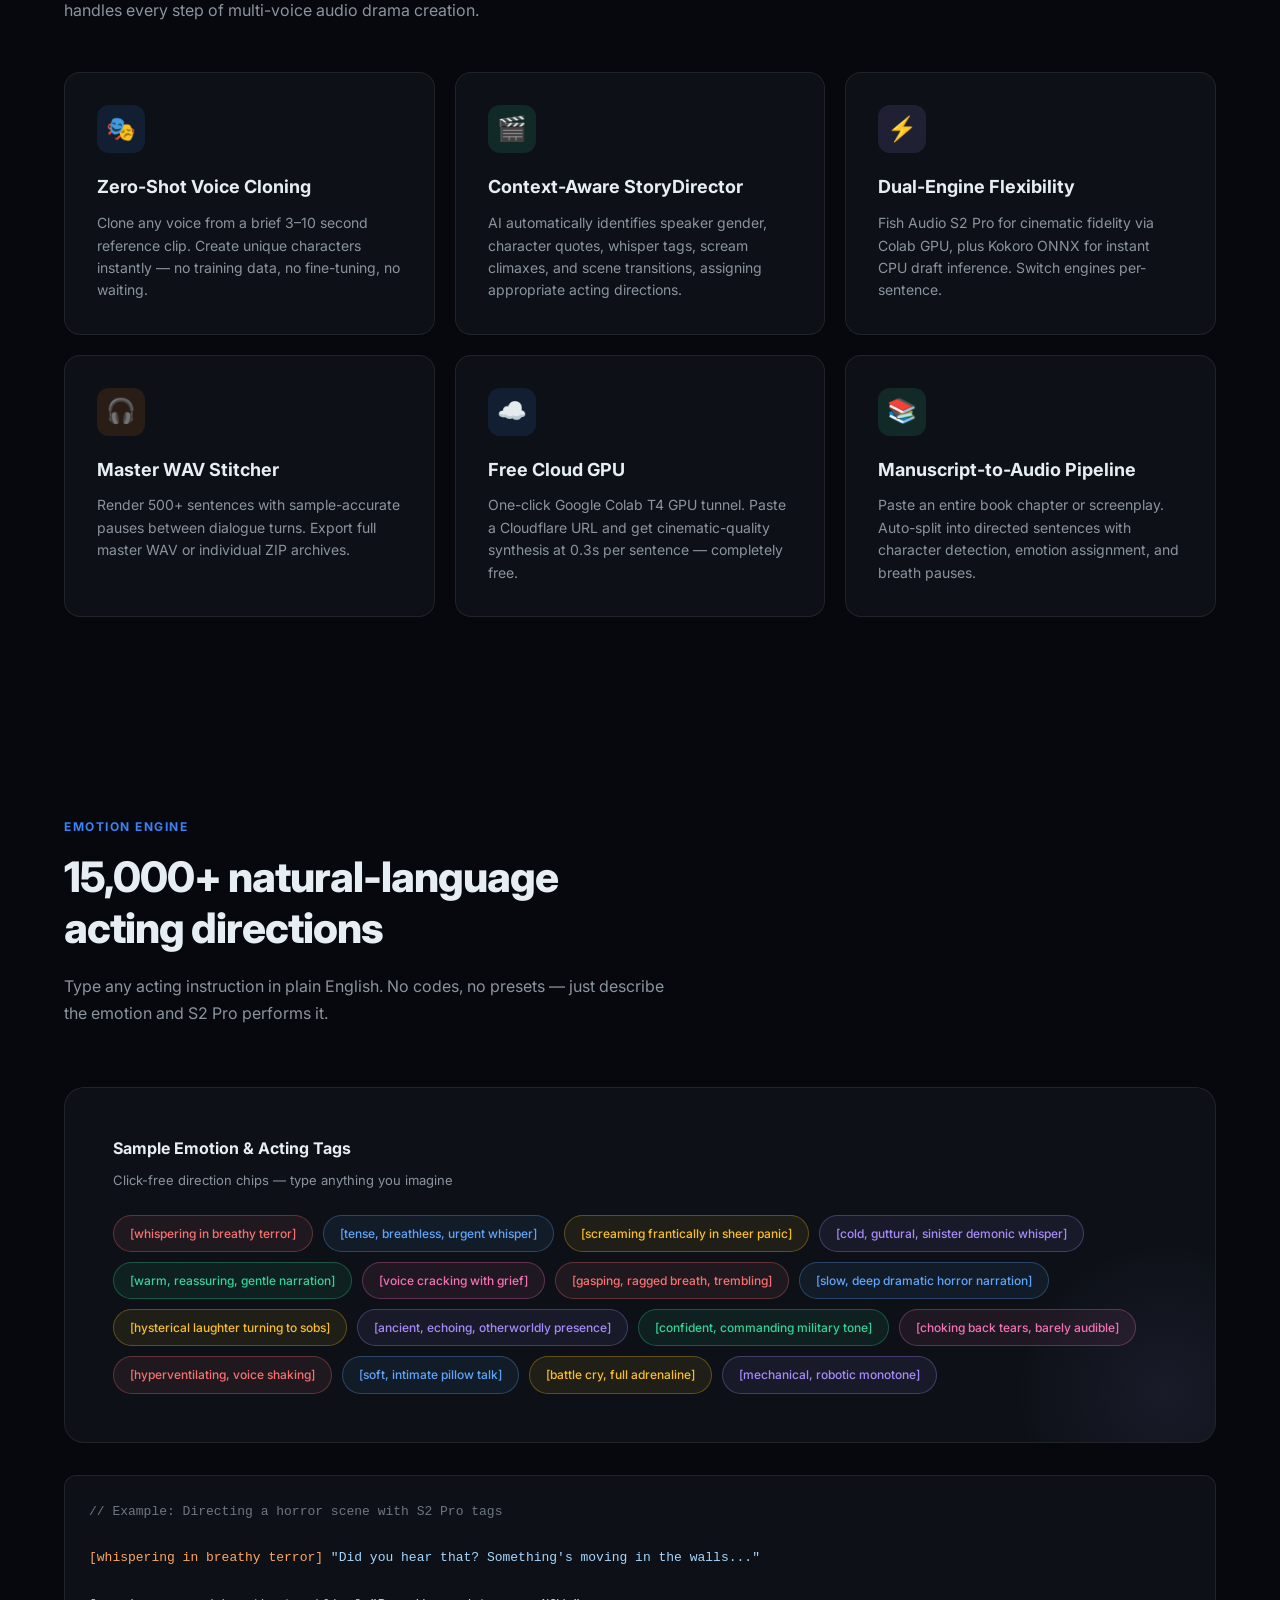
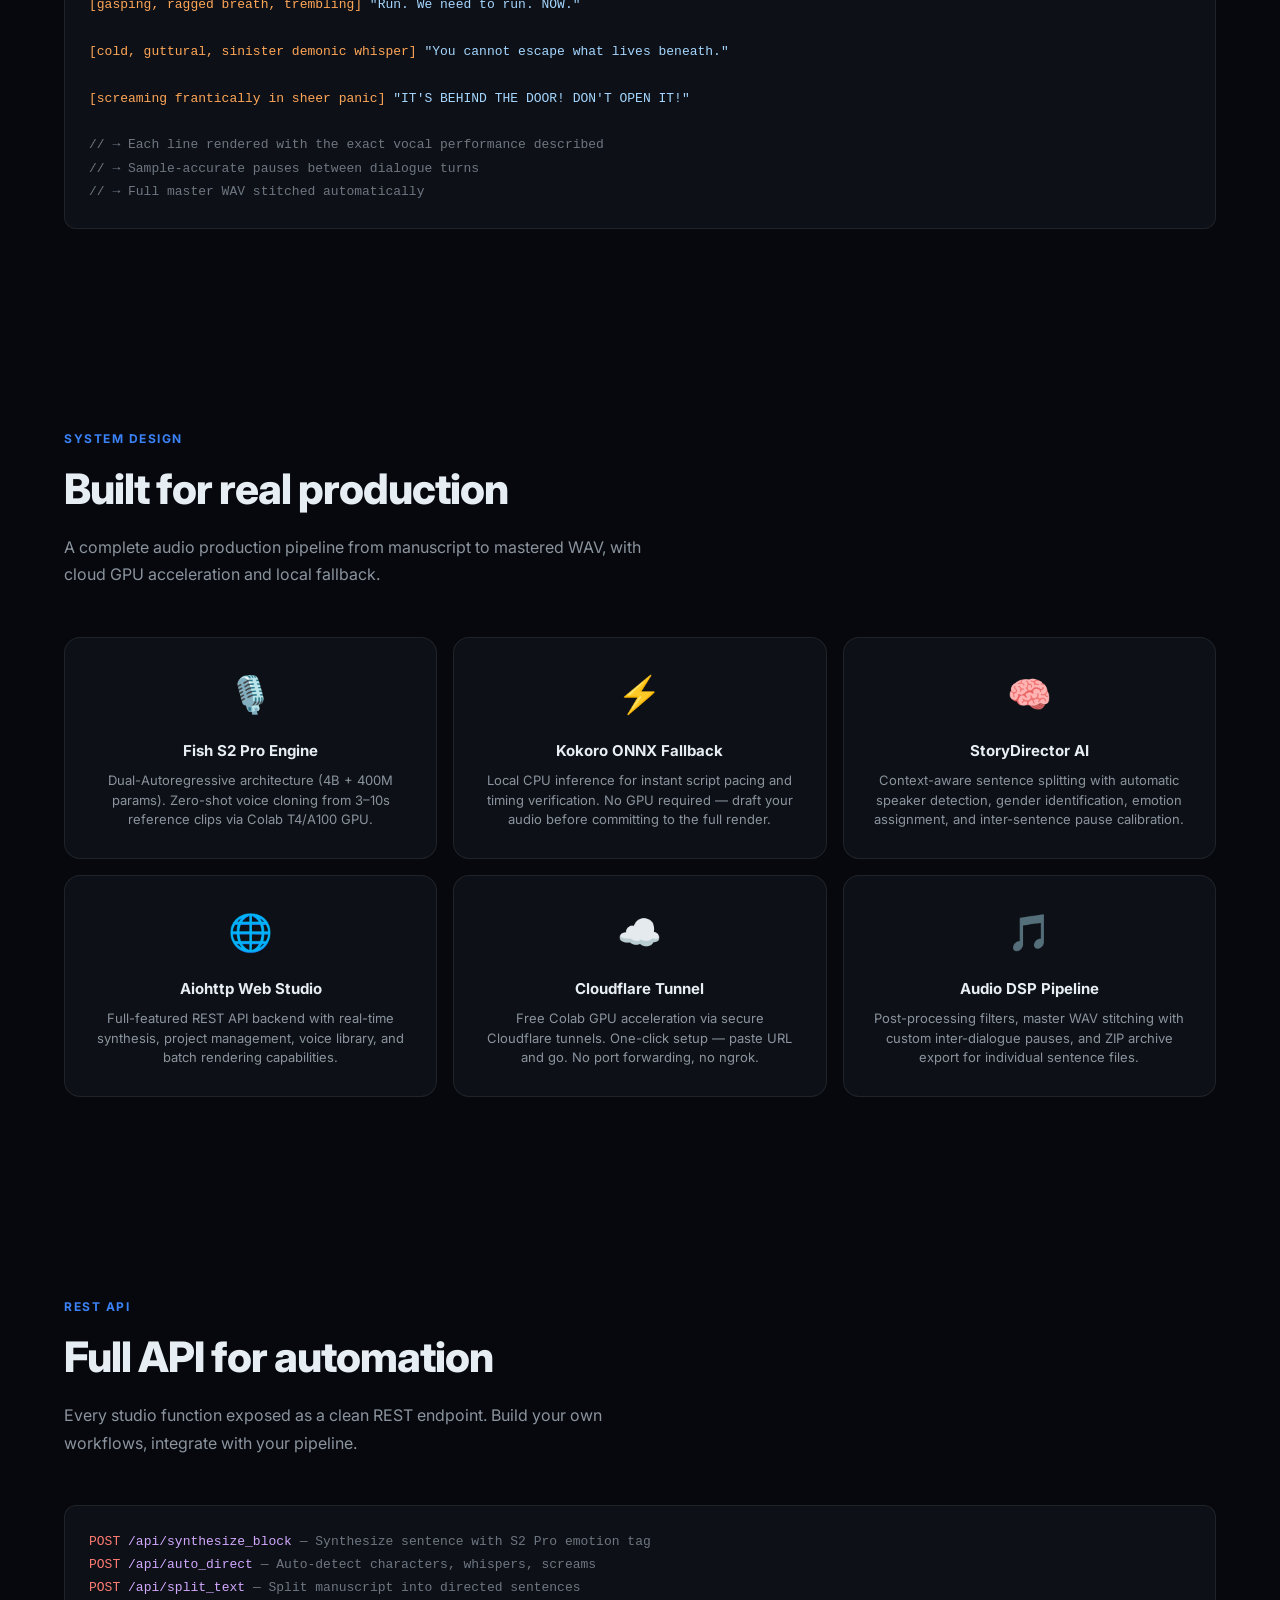
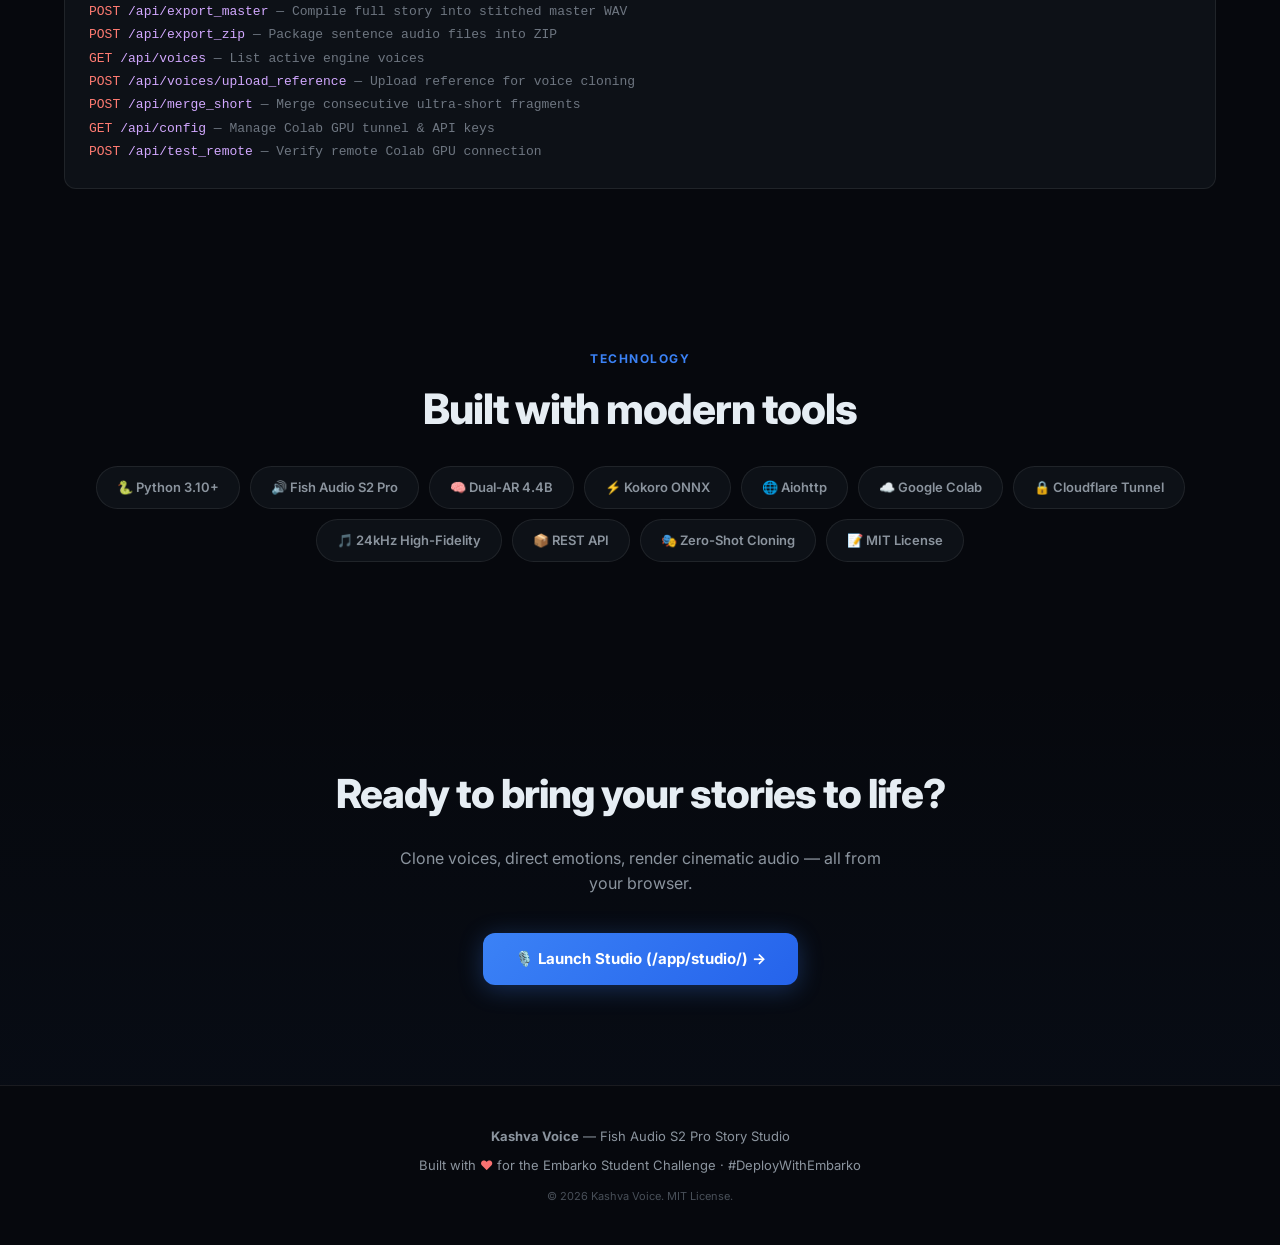
==== commit e992c57b: "feat: add /app/studio route, include 2 audiobook folders and standalone projects in showcase demo" ====
--- a/embarko-showcase/index.html
+++ b/embarko-showcase/index.html
@@ -297,7 +297,7 @@
   <div style="background: linear-gradient(90deg, rgba(30,58,138,0.95), rgba(6,95,70,0.95)); color: #fff; text-align: center; padding: 12px 20px; font-size: 14px; font-weight: 600; margin-top: 64px; border-bottom: 1px solid rgba(255,255,255,0.12); position: relative; z-index: 10;">
     <span style="display: inline-block; background: rgba(52,211,153,0.25); border: 1px solid rgba(52,211,153,0.4); border-radius: 4px; padding: 2px 8px; font-size: 11px; margin-right: 8px; text-transform: uppercase;">Live Demo</span>
     The interactive multi-voice studio is running live!
-    <a href="/app/" style="color: #6ee7b7; font-weight: 700; text-decoration: underline; margin-left: 10px;">Launch Studio (/app/) →</a>
+    <a href="/app/studio/" style="color: #6ee7b7; font-weight: 700; text-decoration: underline; margin-left: 10px;">Launch Studio (/app/studio/) →</a>
   </div>
 
 
@@ -318,7 +318,7 @@
         Built for authors, YouTube storytellers, and audio drama creators.
       </p>
       <div class="hero-actions">
-        <a href="/app/" class="btn-primary" style="background: linear-gradient(135deg, #2563eb 0%, #059669 100%); font-size: 16px; padding: 16px 36px; box-shadow: 0 4px 25px rgba(16,185,129,0.35);">🎙️ Launch Studio (/app/) →</a>
+        <a href="/app/studio/" class="btn-primary" style="background: linear-gradient(135deg, #2563eb 0%, #059669 100%); font-size: 16px; padding: 16px 36px; box-shadow: 0 4px 25px rgba(16,185,129,0.35);">🎙️ Launch Studio (/app/studio/) →</a>
         <a href="#features" class="btn-secondary">Explore Features ↓</a>
         <a href="#architecture" class="btn-secondary">View Architecture</a>
       </div>
@@ -552,7 +552,7 @@
     <div class="container">
       <h2>Ready to bring your stories to life?</h2>
       <p>Clone voices, direct emotions, render cinematic audio — all from your browser.</p>
-      <a href="/app/" class="btn-primary" style="display: inline-block;">🎙️ Launch Studio (/app/) →</a>
+      <a href="/app/studio/" class="btn-primary" style="display: inline-block;">🎙️ Launch Studio (/app/studio/) →</a>
     </div>
   </section>
 
